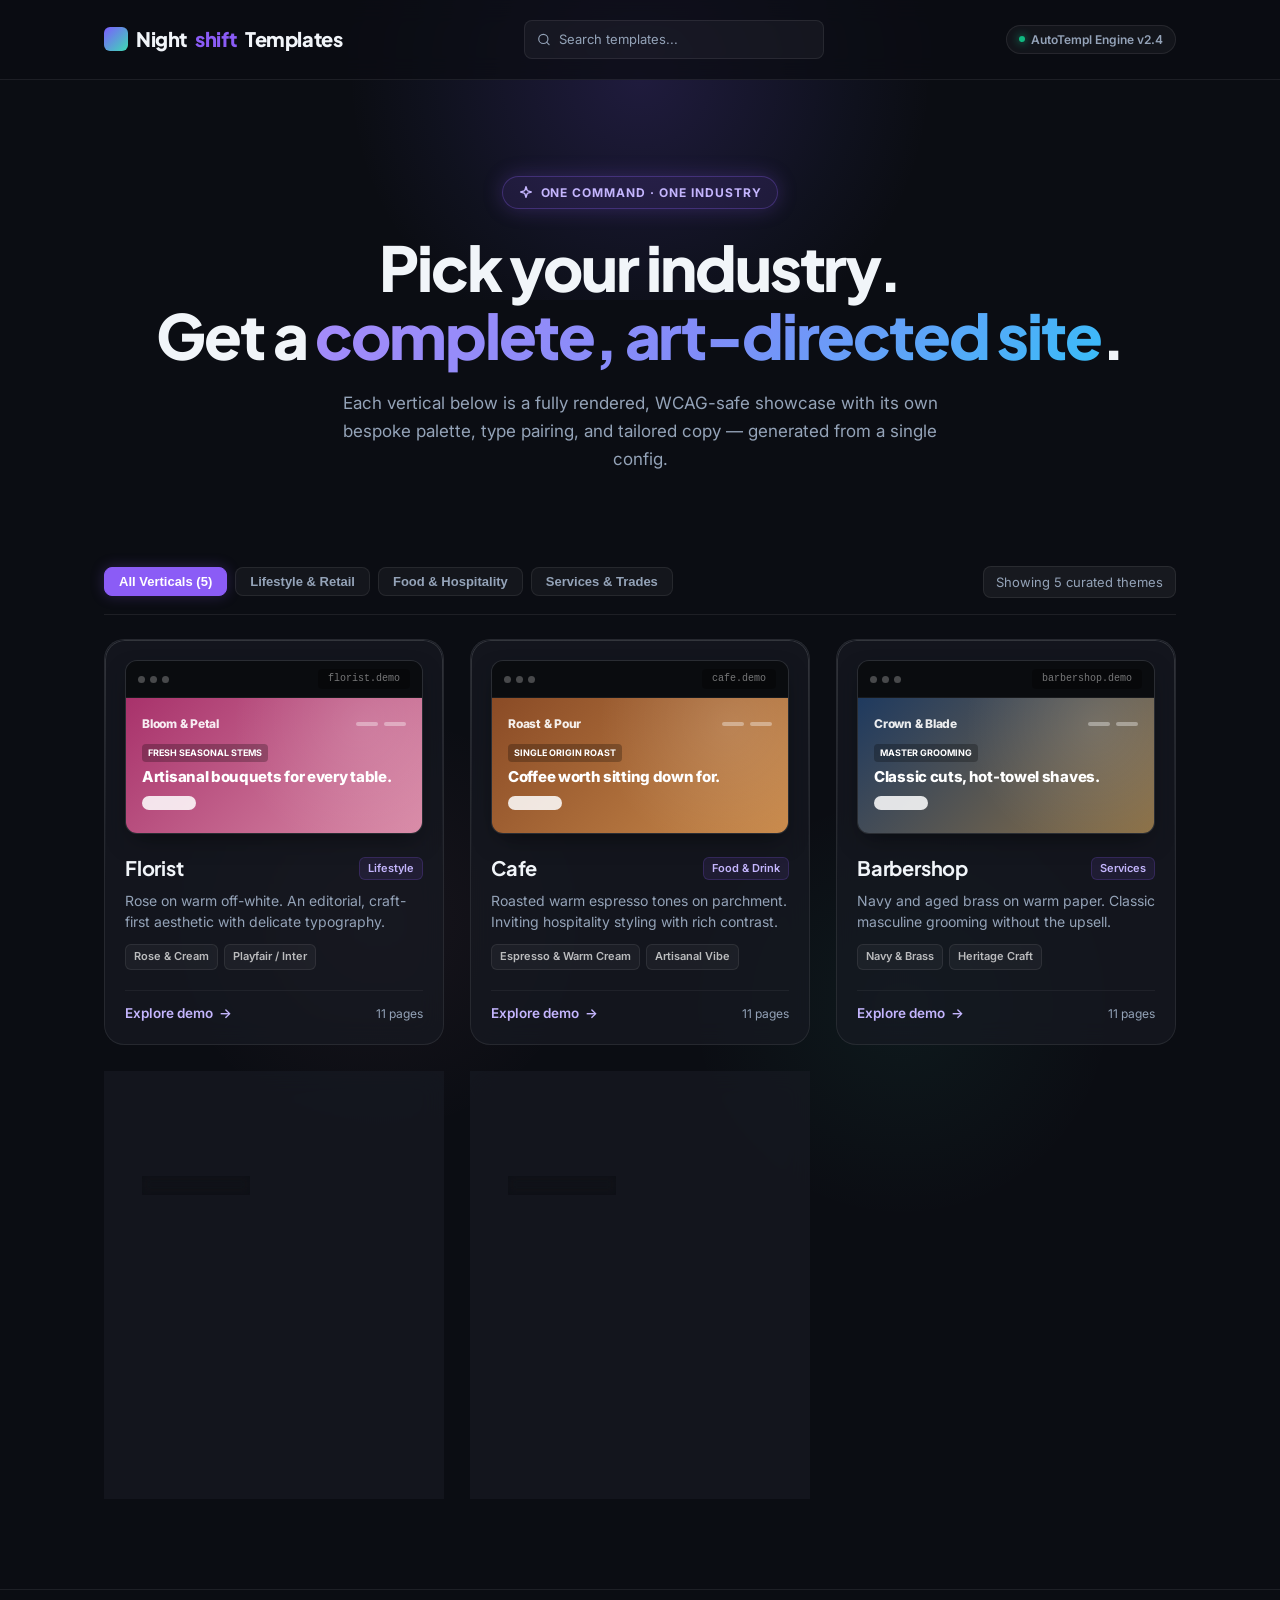
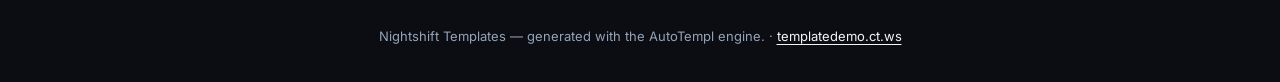
==== index.html @ 0407f41e "Migrate Nightshift Templates from InfinityFree" ====
<!DOCTYPE html>
<html lang="en">
<head>
    <meta charset="UTF-8">
    <meta name="viewport" content="width=device-width, initial-scale=1.0">
    <title>Nightshift Templates — Pick your industry</title>
    <meta name="description" content="Generate a complete, art-directed brand site from one command. Pick your industry and get a themed landing page, palette, and type pairing.">
    <meta property="og:title" content="Nightshift Templates">
    <meta property="og:description" content="Pick your industry. Get a complete, art-directed site.">
    <meta property="og:image" content="https://templatedemo.ct.ws/assets/og-index.png">
    <meta property="og:url" content="https://templatedemo.ct.ws/">
    <link rel="preconnect" href="https://fonts.googleapis.com">
    <link rel="preconnect" href="https://fonts.gstatic.com" crossorigin>
    <link href="https://fonts.googleapis.com/css2?family=Plus+Jakarta+Sans:wght@400;500;600;700;800&family=Inter:wght@400;500;600&display=swap" rel="stylesheet">
    <style>
        :root {
            --bg: #0b0d13;
            --surface: rgba(23, 26, 35, 0.7);
            --surface-hover: rgba(30, 35, 48, 0.9);
            --border: rgba(255, 255, 255, 0.08);
            --border-hover: rgba(124, 92, 255, 0.4);
            --text: #f1f5f9;
            --muted: #94a3b8;
            --accent: #8b5cf6;
            --accent-glow: rgba(139, 92, 246, 0.25);
            --accent-soft: rgba(139, 92, 246, 0.12);
        }

        * { box-sizing: border-box; margin: 0; padding: 0; }
        body {
            font-family: 'Inter', system-ui, sans-serif;
            background: var(--bg);
            color: var(--text);
            line-height: 1.6;
            -webkit-font-smoothing: antialiased;
            position: relative;
            overflow-x: hidden;
            min-height: 100vh;
        }

        /* Ambient atmospheric background glows */
        .bg-glow-1 {
            position: absolute;
            top: -150px;
            left: 50%;
            transform: translateX(-50%);
            width: 700px;
            height: 450px;
            background: radial-gradient(circle, rgba(124, 92, 255, 0.18) 0%, rgba(99, 102, 241, 0.05) 50%, transparent 70%);
            pointer-events: none;
            z-index: 0;
        }
        .bg-glow-2 {
            position: absolute;
            top: 40%;
            left: 10%;
            width: 500px;
            height: 500px;
            background: radial-gradient(circle, rgba(217, 140, 168, 0.06) 0%, transparent 60%);
            pointer-events: none;
            z-index: 0;
        }
        .bg-glow-3 {
            position: absolute;
            top: 45%;
            right: 10%;
            width: 500px;
            height: 500px;
            background: radial-gradient(circle, rgba(61, 219, 180, 0.06) 0%, transparent 60%);
            pointer-events: none;
            z-index: 0;
        }

        a { color: inherit; text-decoration: none; }
        .container { max-width: 1120px; margin: 0 auto; padding: 0 24px; position: relative; z-index: 1; }

        header.nav {
            padding: 20px 0;
            border-bottom: 1px solid var(--border);
            backdrop-filter: blur(12px);
            -webkit-backdrop-filter: blur(12px);
            background: rgba(11, 13, 19, 0.75);
            position: sticky;
            top: 0;
            z-index: 100;
        }
        header.nav .container {
            display: flex;
            align-items: center;
            justify-content: space-between;
            gap: 20px;
        }
        .logo {
            font-family: 'Plus Jakarta Sans', sans-serif;
            font-weight: 800;
            font-size: 20px;
            letter-spacing: -0.02em;
            display: flex;
            align-items: center;
            gap: 8px;
        }
        .logo-badge {
            width: 24px;
            height: 24px;
            border-radius: 6px;
            background: linear-gradient(135deg, #7c5cff, #3ddbb4);
            display: inline-block;
        }
        .logo span { color: var(--accent); }

        .engine-pill {
            font-size: 12px;
            font-weight: 600;
            color: var(--muted);
            background: rgba(255, 255, 255, 0.04);
            border: 1px solid var(--border);
            padding: 4px 12px;
            border-radius: 999px;
            display: inline-flex;
            align-items: center;
            gap: 6px;
        }
        .engine-pill::before {
            content: '';
            width: 6px;
            height: 6px;
            border-radius: 50%;
            background: #10b981;
            display: inline-block;
            box-shadow: 0 0 8px #10b981;
        }

        .search-bar {
            display: flex;
            align-items: center;
            gap: 8px;
            flex: 1;
            max-width: 300px;
            padding: 8px 12px;
            border: 1px solid var(--border);
            border-radius: 8px;
            background: rgba(255, 255, 255, 0.04);
            color: var(--muted);
        }
        .search-bar input {
            width: 100%;
            border: 0;
            outline: 0;
            background: transparent;
            color: var(--text);
            font: inherit;
            font-size: 13px;
        }
        .search-bar input::placeholder { color: var(--muted); }
        .menu-toggle {
            display: none;
            width: 36px;
            height: 36px;
            align-items: center;
            justify-content: center;
            border: 1px solid var(--border);
            border-radius: 8px;
            background: transparent;
            color: var(--text);
            cursor: pointer;
            font-size: 18px;
        }

        .hero {
            padding: 96px 0 56px;
            text-align: center;
        }
        .eyebrow {
            display: inline-flex;
            align-items: center;
            gap: 8px;
            font-size: 12px;
            font-weight: 700;
            letter-spacing: 0.08em;
            text-transform: uppercase;
            color: #c4b5fd;
            background: var(--accent-soft);
            border: 1px solid rgba(139, 92, 246, 0.3);
            padding: 6px 16px;
            border-radius: 999px;
            margin-bottom: 24px;
            box-shadow: 0 0 20px var(--accent-glow);
        }
        h1 {
            font-family: 'Plus Jakarta Sans', sans-serif;
            font-size: clamp(34px, 5.5vw, 62px);
            font-weight: 800;
            line-height: 1.1;
            letter-spacing: -0.035em;
            margin-bottom: 20px;
        }
        h1 em {
            font-style: normal;
            background: linear-gradient(135deg, #a78bfa, #818cf8 50%, #38bdf8);
            background-clip: text;
            -webkit-background-clip: text;
            -webkit-text-fill-color: transparent;
        }
        .lede {
            max-width: 640px;
            margin: 0 auto;
            color: var(--muted);
            font-size: 17px;
            line-height: 1.65;
        }

        @keyframes fadeInDown {
            from { opacity: 0; transform: translateY(-10px); }
            to { opacity: 1; transform: translateY(0); }
        }
        @keyframes slideUpFade {
            from { opacity: 0; transform: translateY(20px); }
            to { opacity: 1; transform: translateY(0); }
        }
        .eyebrow, h1, .lede { animation: fadeInDown 0.6s ease both; }
        h1 { animation-delay: 0.1s; }
        .lede { animation-delay: 0.2s; }

        .grid-header {
            display: flex;
            align-items: center;
            justify-content: space-between;
            margin-top: 36px;
            margin-bottom: 24px;
            padding-bottom: 16px;
            border-bottom: 1px solid var(--border);
            flex-wrap: wrap;
            gap: 16px;
        }
        .filter-group {
            display: flex;
            gap: 8px;
            flex-wrap: wrap;
        }
        .filter-btn {
            background: rgba(255, 255, 255, 0.04);
            border: 1px solid var(--border);
            color: var(--muted);
            padding: 6px 14px;
            border-radius: 8px;
            font-size: 13px;
            font-weight: 600;
            cursor: pointer;
            transition: all 0.2s ease;
        }
        .filter-btn:hover {
            color: #fff;
            border-color: rgba(255, 255, 255, 0.2);
            background: rgba(255, 255, 255, 0.08);
        }
        .filter-btn.active {
            color: #fff;
            background: var(--accent);
            border-color: var(--accent);
            box-shadow: 0 0 14px var(--accent-glow);
        }
        .grid-count {
            font-size: 13px;
            color: var(--muted);
            background: rgba(255, 255, 255, 0.05);
            padding: 5px 12px;
            border-radius: 8px;
            border: 1px solid var(--border);
        }

        .grid {
            display: grid;
            grid-template-columns: repeat(auto-fit, minmax(320px, 1fr));
            gap: 26px;
            padding-bottom: 90px;
        }
        .card {
            opacity: 0;
            background: var(--surface);
            border: 1px solid var(--border);
            border-radius: 20px;
            padding: 20px;
            backdrop-filter: blur(12px);
            -webkit-backdrop-filter: blur(12px);
            transition: all 0.3s cubic-bezier(0.16, 1, 0.3, 1);
            display: flex;
            flex-direction: column;
            position: relative;
            overflow: hidden;
            animation: slideUpFade 0.6s cubic-bezier(0.16, 1, 0.3, 1) forwards;
        }
        .card:nth-child(1) { animation-delay: 0.3s; }
        .card:nth-child(2) { animation-delay: 0.4s; }
        .card:nth-child(3) { animation-delay: 0.5s; }
        .card:nth-child(4) { animation-delay: 0.6s; }
        .card:nth-child(5) { animation-delay: 0.7s; }
        .card.is-hidden { display: none; }

        @media (prefers-reduced-motion: reduce) {
            .eyebrow, h1, .lede, .card { animation: none; opacity: 1; }
        }
        .card::after {
            content: '';
            position: absolute;
            inset: 0;
            border-radius: 20px;
            padding: 1px;
            background: linear-gradient(180deg, rgba(255, 255, 255, 0.14), transparent 60%);
            mask: linear-gradient(#fff 0 0) content-box, linear-gradient(#fff 0 0);
            -webkit-mask: linear-gradient(#fff 0 0) content-box, linear-gradient(#fff 0 0);
            -webkit-mask-composite: xor;
            mask-composite: exclude;
            pointer-events: none;
        }
        .card:hover {
            transform: translateY(-6px);
            border-color: var(--border-hover);
            background: var(--surface-hover);
            box-shadow: 0 20px 40px -15px rgba(0, 0, 0, 0.7), 0 0 30px -8px var(--card-glow, var(--accent-glow));
        }

        /* Interactive Browser Window Mockup */
        .card .mockup-window {
            background: #12151c;
            border-radius: 12px;
            border: 1px solid rgba(255, 255, 255, 0.1);
            overflow: hidden;
            margin-bottom: 18px;
            box-shadow: 0 10px 24px -8px rgba(0,0,0,0.5);
            transition: transform 0.3s ease;
        }
        .card:hover .mockup-window {
            transform: scale(1.01);
        }
        .mockup-bar {
            background: rgba(0, 0, 0, 0.45);
            padding: 8px 12px;
            display: flex;
            align-items: center;
            justify-content: space-between;
            border-bottom: 1px solid rgba(255, 255, 255, 0.06);
        }
        .mockup-dots {
            display: flex;
            gap: 5px;
        }
        .mockup-dot {
            width: 7px;
            height: 7px;
            border-radius: 50%;
            background: rgba(255, 255, 255, 0.25);
        }
        .mockup-address {
            font-size: 10px;
            color: rgba(255, 255, 255, 0.45);
            font-family: monospace;
            background: rgba(0, 0, 0, 0.3);
            padding: 2px 10px;
            border-radius: 4px;
        }
        .mockup-screen {
            height: 135px;
            padding: 16px;
            position: relative;
            display: flex;
            flex-direction: column;
            justify-content: space-between;
            overflow: hidden;
        }
        .mockup-screen::before {
            content: '';
            position: absolute;
            inset: 0;
            background: radial-gradient(circle at 80% 20%, rgba(255,255,255,0.12), transparent 50%);
            pointer-events: none;
        }
        .mockup-nav-ghost {
            display: flex;
            justify-content: space-between;
            align-items: center;
            opacity: 0.9;
        }
        .mockup-brand {
            font-size: 12px;
            font-weight: 800;
            letter-spacing: -0.02em;
        }
        .mockup-links {
            display: flex;
            gap: 6px;
        }
        .mockup-link-item {
            width: 22px;
            height: 4px;
            border-radius: 2px;
            background: currentColor;
            opacity: 0.4;
        }
        .mockup-hero-ghost {
            margin-top: auto;
        }
        .mockup-badge {
            display: inline-block;
            font-size: 9px;
            font-weight: 700;
            text-transform: uppercase;
            padding: 2px 6px;
            border-radius: 4px;
            margin-bottom: 6px;
            background: rgba(0, 0, 0, 0.25);
            backdrop-filter: blur(4px);
        }
        .mockup-h1 {
            font-size: 15px;
            font-weight: 800;
            line-height: 1.15;
            margin-bottom: 6px;
            letter-spacing: -0.02em;
        }
        .mockup-btn-ghost {
            display: inline-block;
            width: 54px;
            height: 14px;
            border-radius: 20px;
            background: currentColor;
            opacity: 0.85;
        }

        .card-content {
            display: flex;
            flex-direction: column;
            flex-grow: 1;
        }
        .card-header-row {
            display: flex;
            align-items: center;
            justify-content: space-between;
            margin-bottom: 6px;
        }
        .card h3 {
            font-family: 'Plus Jakarta Sans', sans-serif;
            font-size: 20px;
            font-weight: 700;
            letter-spacing: -0.01em;
        }
        .category-badge {
            font-size: 11px;
            font-weight: 600;
            color: #c4b5fd;
            background: rgba(139, 92, 246, 0.1);
            border: 1px solid rgba(139, 92, 246, 0.2);
            padding: 2px 8px;
            border-radius: 6px;
        }
        .card p {
            color: var(--muted);
            font-size: 14px;
            line-height: 1.5;
            flex-grow: 1;
        }
        .card-swatch-pills {
            display: flex;
            gap: 6px;
            margin: 12px 0 6px;
        }
        .card-swatch-pill {
            font-size: 11px;
            font-weight: 600;
            color: rgba(255, 255, 255, 0.7);
            background: rgba(255, 255, 255, 0.04);
            border: 1px solid rgba(255, 255, 255, 0.08);
            padding: 3px 8px;
            border-radius: 6px;
        }

        .card .go-wrapper {
            margin-top: 14px;
            padding-top: 12px;
            border-top: 1px solid rgba(255, 255, 255, 0.05);
            display: flex;
            align-items: center;
            justify-content: space-between;
        }
        .card .go {
            color: #c4b5fd;
            font-weight: 600;
            font-size: 13.5px;
            display: inline-flex;
            align-items: center;
            gap: 6px;
            transition: gap 0.2s ease, color 0.2s ease;
        }
        .card:hover .go {
            color: #fff;
            gap: 9px;
        }
        .card .template-count {
            font-size: 12px;
            color: var(--muted);
        }

        footer {
            border-top: 1px solid var(--border);
            padding: 36px 0;
            color: var(--muted);
            font-size: 13px;
            text-align: center;
            background: rgba(11, 13, 19, 0.85);
        }
        footer a {
            color: var(--text);
            text-decoration: underline;
            text-underline-offset: 3px;
        }

        @media (max-width: 768px) {
            header.nav .container { flex-wrap: wrap; }
            .engine-pill { display: none; }
            .menu-toggle { display: inline-flex; }
            .search-bar { order: 3; flex-basis: 100%; max-width: none; }
            .filter-group {
                display: none;
                width: 100%;
            }
            .filter-group.is-open { display: flex; }
            .grid-header { align-items: stretch; }
            .grid-count { align-self: flex-start; }
            .grid { grid-template-columns: 1fr; }
        }
    </style>
</head>
<body>
    <div class="bg-glow-1"></div>
    <div class="bg-glow-2"></div>
    <div class="bg-glow-3"></div>

    <header class="nav">
        <div class="container">
            <div class="logo">
                <span class="logo-badge"></span>
                Night<span>shift</span> Templates
            </div>
            <label class="search-bar">
                <svg width="15" height="15" viewBox="0 0 24 24" fill="none" stroke="currentColor" stroke-width="2" stroke-linecap="round" stroke-linejoin="round" aria-hidden="true"><circle cx="11" cy="11" r="8"></circle><path d="m21 21-4.3-4.3"></path></svg>
                <input id="search-input" type="search" placeholder="Search templates..." aria-label="Search templates">
            </label>
            <button class="menu-toggle" type="button" aria-label="Toggle filters" aria-expanded="false">☰</button>
            <div class="engine-pill">AutoTempl Engine v2.4</div>
        </div>
    </header>

    <main>
        <section class="hero">
            <div class="container">
                <span class="eyebrow">
                    <svg width="14" height="14" viewBox="0 0 24 24" fill="none" stroke="currentColor" stroke-width="2.5" stroke-linecap="round" stroke-linejoin="round"><path d="m12 3-1.9 5.8a2 2 0 0 1-1.3 1.3L3 12l5.8 1.9a2 2 0 0 1 1.3 1.3L12 21l1.9-5.8a2 2 0 0 1 1.3-1.3L21 12l-5.8-1.9a2 2 0 0 1-1.3-1.3Z"/></svg>
                    One command · One industry
                </span>
                <h1>Pick your industry.<br>Get a <em>complete, art-directed site</em>.</h1>
                <p class="lede">Each vertical below is a fully rendered, WCAG-safe showcase with its own bespoke palette, type pairing, and tailored copy — generated from a single config.</p>
            </div>
        </section>

        <section class="container">
            <div class="grid-header">
                <div class="filter-group" id="filter-group">
                    <button class="filter-btn active" data-filter="all">All Verticals (5)</button>
                    <button class="filter-btn" data-filter="lifestyle">Lifestyle & Retail</button>
                    <button class="filter-btn" data-filter="food">Food & Hospitality</button>
                    <button class="filter-btn" data-filter="services">Services & Trades</button>
                </div>
                <span class="grid-count" id="count-display">Showing 5 curated themes</span>
            </div>

            <div class="grid">
                <!-- Florist -->
                <a class="card" href="florist/index.html" data-category="lifestyle" style="--card-glow: rgba(168, 50, 107, 0.35);">
                    <div class="mockup-window">
                        <div class="mockup-bar">
                            <div class="mockup-dots">
                                <span class="mockup-dot"></span><span class="mockup-dot"></span><span class="mockup-dot"></span>
                            </div>
                            <span class="mockup-address">florist.demo</span>
                        </div>
                        <div class="mockup-screen" style="background: linear-gradient(135deg, #a8326b 0%, #d98ca8 100%); color: #ffffff;">
                            <div class="mockup-nav-ghost">
                                <span class="mockup-brand">Bloom & Petal</span>
                                <div class="mockup-links"><span class="mockup-link-item"></span><span class="mockup-link-item"></span></div>
                            </div>
                            <div class="mockup-hero-ghost">
                                <span class="mockup-badge">Fresh Seasonal Stems</span>
                                <div class="mockup-h1">Artisanal bouquets for every table.</div>
                                <span class="mockup-btn-ghost"></span>
                            </div>
                        </div>
                    </div>
                    <div class="card-content">
                        <div class="card-header-row">
                            <h3>Florist</h3>
                            <span class="category-badge">Lifestyle</span>
                        </div>
                        <p>Rose on warm off-white. An editorial, craft-first aesthetic with delicate typography.</p>
                        <div class="card-swatch-pills">
                            <span class="card-swatch-pill">Rose & Cream</span>
                            <span class="card-swatch-pill">Playfair / Inter</span>
                        </div>
                        <div class="go-wrapper">
                            <span class="go">Explore demo <span>→</span></span>
                            <span class="template-count">11 pages</span>
                        </div>
                    </div>
                </a>

                <!-- Cafe -->
                <a class="card" href="cafe/index.html" data-category="food" style="--card-glow: rgba(138, 75, 38, 0.4);">
                    <div class="mockup-window">
                        <div class="mockup-bar">
                            <div class="mockup-dots">
                                <span class="mockup-dot"></span><span class="mockup-dot"></span><span class="mockup-dot"></span>
                            </div>
                            <span class="mockup-address">cafe.demo</span>
                        </div>
                        <div class="mockup-screen" style="background: linear-gradient(135deg, #8a4b26 0%, #c98a4b 100%); color: #ffffff;">
                            <div class="mockup-nav-ghost">
                                <span class="mockup-brand">Roast & Pour</span>
                                <div class="mockup-links"><span class="mockup-link-item"></span><span class="mockup-link-item"></span></div>
                            </div>
                            <div class="mockup-hero-ghost">
                                <span class="mockup-badge">Single Origin Roast</span>
                                <div class="mockup-h1">Coffee worth sitting down for.</div>
                                <span class="mockup-btn-ghost"></span>
                            </div>
                        </div>
                    </div>
                    <div class="card-content">
                        <div class="card-header-row">
                            <h3>Cafe</h3>
                            <span class="category-badge">Food & Drink</span>
                        </div>
                        <p>Roasted warm espresso tones on parchment. Inviting hospitality styling with rich contrast.</p>
                        <div class="card-swatch-pills">
                            <span class="card-swatch-pill">Espresso & Warm Cream</span>
                            <span class="card-swatch-pill">Artisanal Vibe</span>
                        </div>
                        <div class="go-wrapper">
                            <span class="go">Explore demo <span>→</span></span>
                            <span class="template-count">11 pages</span>
                        </div>
                    </div>
                </a>

                <!-- Barbershop -->
                <a class="card" href="barber/index.html" data-category="services" style="--card-glow: rgba(31, 58, 95, 0.45);">
                    <div class="mockup-window">
                        <div class="mockup-bar">
                            <div class="mockup-dots">
                                <span class="mockup-dot"></span><span class="mockup-dot"></span><span class="mockup-dot"></span>
                            </div>
                            <span class="mockup-address">barbershop.demo</span>
                        </div>
                        <div class="mockup-screen" style="background: linear-gradient(135deg, #1f3a5f 0%, #8d7146 100%); color: #ffffff;">
                            <div class="mockup-nav-ghost">
                                <span class="mockup-brand">Crown & Blade</span>
                                <div class="mockup-links"><span class="mockup-link-item"></span><span class="mockup-link-item"></span></div>
                            </div>
                            <div class="mockup-hero-ghost">
                                <span class="mockup-badge">Master Grooming</span>
                                <div class="mockup-h1">Classic cuts, hot-towel shaves.</div>
                                <span class="mockup-btn-ghost"></span>
                            </div>
                        </div>
                    </div>
                    <div class="card-content">
                        <div class="card-header-row">
                            <h3>Barbershop</h3>
                            <span class="category-badge">Services</span>
                        </div>
                        <p>Navy and aged brass on warm paper. Classic masculine grooming without the upsell.</p>
                        <div class="card-swatch-pills">
                            <span class="card-swatch-pill">Navy & Brass</span>
                            <span class="card-swatch-pill">Heritage Craft</span>
                        </div>
                        <div class="go-wrapper">
                            <span class="go">Explore demo <span>→</span></span>
                            <span class="template-count">11 pages</span>
                        </div>
                    </div>
                </a>

                <!-- Fitness -->
                <a class="card" href="fitness/index.html" data-category="lifestyle" style="--card-glow: rgba(61, 219, 180, 0.35);">
                    <div class="mockup-window">
                        <div class="mockup-bar">
                            <div class="mockup-dots">
                                <span class="mockup-dot"></span><span class="mockup-dot"></span><span class="mockup-dot"></span>
                            </div>
                            <span class="mockup-address">fitness.demo</span>
                        </div>
                        <div class="mockup-screen" style="background: linear-gradient(135deg, #0f1613 0%, #1f4236 40%, #3ddbb4 100%); color: #ffffff;">
                            <div class="mockup-nav-ghost">
                                <span class="mockup-brand">Pulse Athletic</span>
                                <div class="mockup-links"><span class="mockup-link-item"></span><span class="mockup-link-item"></span></div>
                            </div>
                            <div class="mockup-hero-ghost">
                                <span class="mockup-badge">Performance Club</span>
                                <div class="mockup-h1">Coached, not supervised.</div>
                                <span class="mockup-btn-ghost"></span>
                            </div>
                        </div>
                    </div>
                    <div class="card-content">
                        <div class="card-header-row">
                            <h3>Fitness</h3>
                            <span class="category-badge">Lifestyle</span>
                        </div>
                        <p>Electric teal on obsidian dark mode. High-intensity athletic modernism engineered to motivate.</p>
                        <div class="card-swatch-pills">
                            <span class="card-swatch-pill">Teal & Obsidian</span>
                            <span class="card-swatch-pill">High Energy</span>
                        </div>
                        <div class="go-wrapper">
                            <span class="go">Explore demo <span>→</span></span>
                            <span class="template-count">11 pages</span>
                        </div>
                    </div>
                </a>

                <!-- Trades -->
                <a class="card" href="trades/index.html" data-category="services" style="--card-glow: rgba(245, 158, 11, 0.35);">
                    <div class="mockup-window">
                        <div class="mockup-bar">
                            <div class="mockup-dots">
                                <span class="mockup-dot"></span><span class="mockup-dot"></span><span class="mockup-dot"></span>
                            </div>
                            <span class="mockup-address">trades.demo</span>
                        </div>
                        <div class="mockup-screen" style="background: linear-gradient(135deg, #14448f 0%, #f59e0b 100%); color: #ffffff;">
                            <div class="mockup-nav-ghost">
                                <span class="mockup-brand">Apex Trades</span>
                                <div class="mockup-links"><span class="mockup-link-item"></span><span class="mockup-link-item"></span></div>
                            </div>
                            <div class="mockup-hero-ghost">
                                <span class="mockup-badge">Licensed & Insured</span>
                                <div class="mockup-h1">Quoted up front. Guaranteed.</div>
                                <span class="mockup-btn-ghost"></span>
                            </div>
                        </div>
                    </div>
                    <div class="card-content">
                        <div class="card-header-row">
                            <h3>Trades & Services</h3>
                            <span class="category-badge">Services</span>
                        </div>
                        <p>Workhorse blue and safety amber. Built for high customer trust and prompt quote generation.</p>
                        <div class="card-swatch-pills">
                            <span class="card-swatch-pill">Electric Blue & Amber</span>
                            <span class="card-swatch-pill">Trust & Safety</span>
                        </div>
                        <div class="go-wrapper">
                            <span class="go">Explore demo <span>→</span></span>
                            <span class="template-count">11 pages</span>
                        </div>
                    </div>
                </a>
            </div>
        </section>
    </main>

    <footer>
        <div class="container">
            Nightshift Templates — generated with the AutoTempl engine. · <a href="https://templatedemo.ct.ws/">templatedemo.ct.ws</a>
        </div>
    </footer>

    <script>
        const filterBtns = document.querySelectorAll('.filter-btn');
        const cards = document.querySelectorAll('.card');
        const countDisplay = document.getElementById('count-display');
        const searchInput = document.getElementById('search-input');
        const filterGroup = document.getElementById('filter-group');
        const menuToggle = document.querySelector('.menu-toggle');
        let activeFilter = 'all';

        function updateCards() {
            const query = searchInput.value.trim().toLowerCase();
            let count = 0;

            cards.forEach(card => {
                const matchesCategory = activeFilter === 'all' || card.dataset.category === activeFilter;
                const matchesSearch = !query || card.textContent.toLowerCase().includes(query);
                const isVisible = matchesCategory && matchesSearch;
                card.classList.toggle('is-hidden', !isVisible);
                if (isVisible) count++;
            });

            countDisplay.textContent = `Showing ${count} ${count === 1 ? 'theme' : 'curated themes'}`;
        }

        filterBtns.forEach(btn => {
            btn.addEventListener('click', () => {
                filterBtns.forEach(b => b.classList.remove('active'));
                btn.classList.add('active');
                activeFilter = btn.dataset.filter;
                updateCards();
                filterGroup.classList.remove('is-open');
                menuToggle.setAttribute('aria-expanded', 'false');
            });
        });

        searchInput.addEventListener('input', updateCards);
        menuToggle.addEventListener('click', () => {
            const isOpen = filterGroup.classList.toggle('is-open');
            menuToggle.setAttribute('aria-expanded', String(isOpen));
        });
    </script>
</body>
</html>
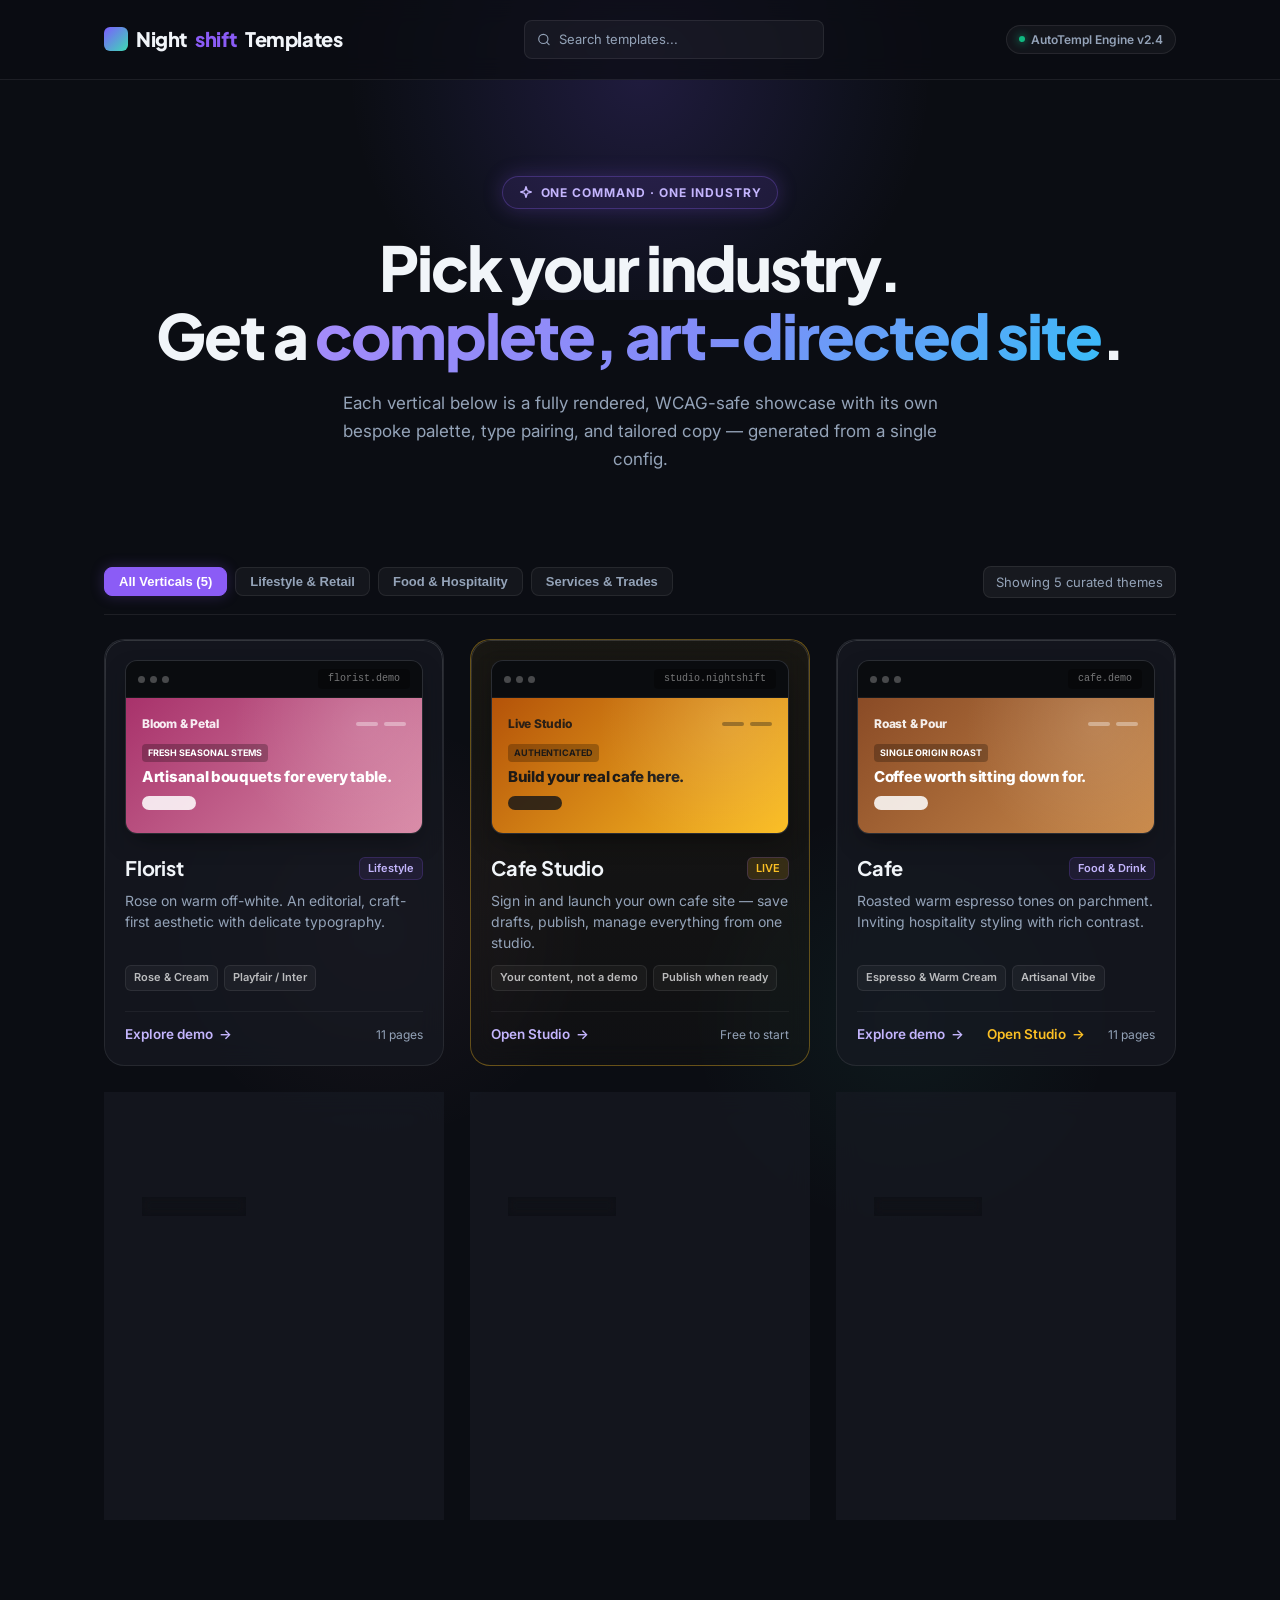
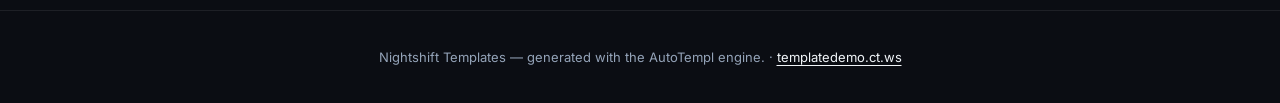
==== commit 11471d2f: "feat: navigation between templates, demo pages and studio - Root landing: add a prominent 'Cafe Stud" ====
--- a/index.html
+++ b/index.html
@@ -494,6 +494,14 @@
             color: #fff;
             gap: 9px;
         }
+        .card.studio-card {
+            border: 1px solid rgba(251, 191, 36, 0.35);
+            background: linear-gradient(180deg, rgba(251, 191, 36, 0.06), rgba(251, 191, 36, 0.02));
+        }
+        .card.studio-card:hover {
+            border-color: rgba(251, 191, 36, 0.6);
+            box-shadow: 0 0 24px rgba(251, 191, 36, 0.15);
+        }
         .card .template-count {
             font-size: 12px;
             color: var(--muted);
@@ -612,12 +620,51 @@
                 </a>
 
                 <!-- Cafe -->
-                <a class="card" href="cafe/index.html" data-category="food" style="--card-glow: rgba(138, 75, 38, 0.4);">
+                <!-- Cafe Studio CTA -->
+                <a class="card studio-card" href="/cafe/studio.html" data-category="food" style="--card-glow: rgba(138, 75, 38, 0.4);">
                     <div class="mockup-window">
                         <div class="mockup-bar">
                             <div class="mockup-dots">
                                 <span class="mockup-dot"></span><span class="mockup-dot"></span><span class="mockup-dot"></span>
                             </div>
+                            <span class="mockup-address">studio.nightshift</span>
+                        </div>
+                        <div class="mockup-screen" style="background: linear-gradient(135deg, #b45309 0%, #fbbf24 100%); color: #1c1917;">
+                            <div class="mockup-nav-ghost">
+                                <span class="mockup-brand">Live Studio</span>
+                                <div class="mockup-links"><span class="mockup-link-item"></span><span class="mockup-link-item"></span></div>
+                            </div>
+                            <div class="mockup-hero-ghost">
+                                <span class="mockup-badge">Authenticated</span>
+                                <div class="mockup-h1">Build your real cafe here.</div>
+                                <span class="mockup-btn-ghost"></span>
+                            </div>
+                        </div>
+                    </div>
+                    <div class="card-content">
+                        <div class="card-header-row">
+                            <h3>Cafe Studio</h3>
+                            <span class="category-badge" style="background:rgba(251,191,36,.15);color:#fbbf24">LIVE</span>
+                        </div>
+                        <p>Sign in and launch your own cafe site — save drafts, publish, manage everything from one studio.</p>
+                        <div class="card-swatch-pills">
+                            <span class="card-swatch-pill">Your content, not a demo</span>
+                            <span class="card-swatch-pill">Publish when ready</span>
+                        </div>
+                        <div class="go-wrapper">
+                            <span class="go">Open Studio <span>→</span></span>
+                            <span class="template-count">Free to start</span>
+                        </div>
+                    </div>
+                </a>
+
+                <!-- Cafe demo -->
+                <div class="card" data-category="food" style="--card-glow: rgba(138, 75, 38, 0.4);">
+                    <div class="mockup-window">
+                        <div class="mockup-bar">
+                            <div class="mockup-dots">
+                                <span class="mockup-dot"></span><span class="mockup-dot"></span><span class="mockup-dot"></span>
+                            </div>
                             <span class="mockup-address">cafe.demo</span>
                         </div>
                         <div class="mockup-screen" style="background: linear-gradient(135deg, #8a4b26 0%, #c98a4b 100%); color: #ffffff;">
@@ -643,11 +690,12 @@
                             <span class="card-swatch-pill">Artisanal Vibe</span>
                         </div>
                         <div class="go-wrapper">
-                            <span class="go">Explore demo <span>→</span></span>
+                            <a class="go" href="cafe/index.html">Explore demo <span>→</span></a>
+                            <a class="go" href="/cafe/studio.html" style="color:#fbbf24">Open Studio <span>→</span></a>
                             <span class="template-count">11 pages</span>
                         </div>
                     </div>
-                </a>
+                </div>
 
                 <!-- Barbershop -->
                 <a class="card" href="barber/index.html" data-category="services" style="--card-glow: rgba(31, 58, 95, 0.45);">
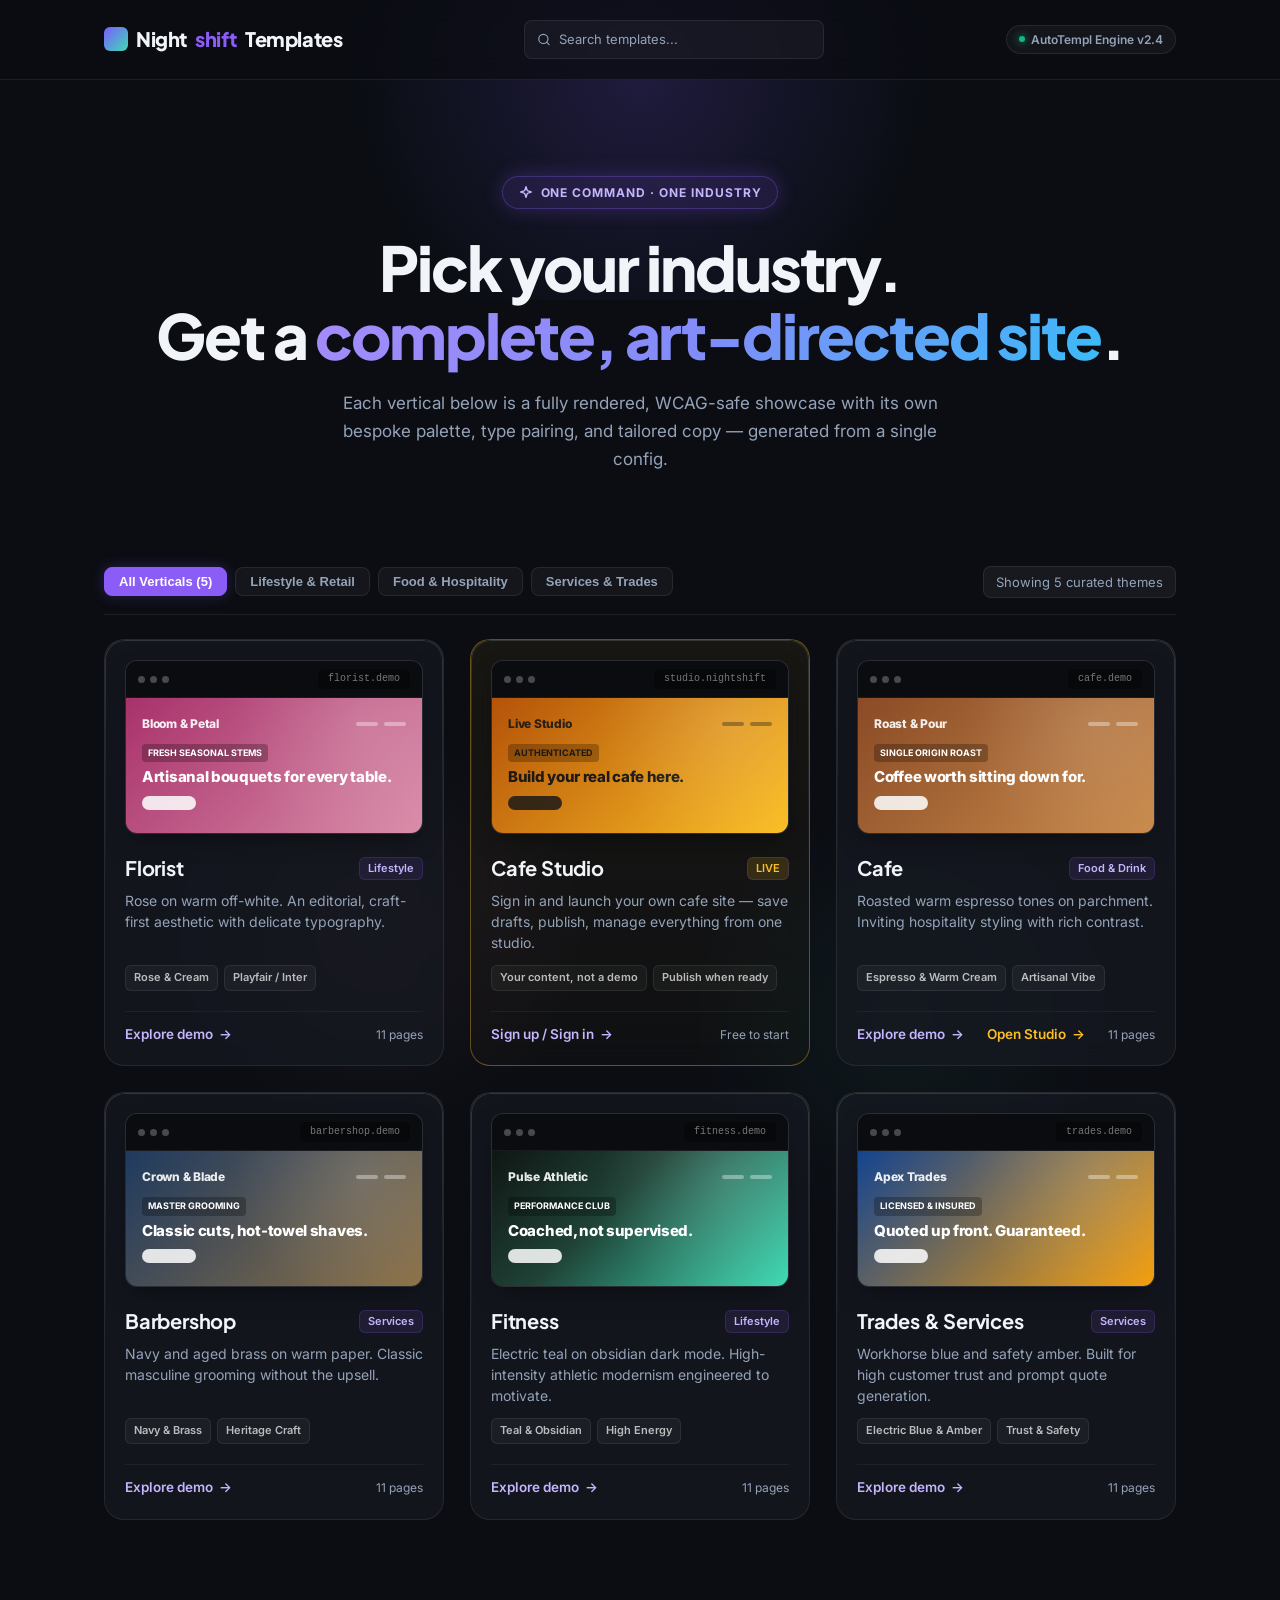
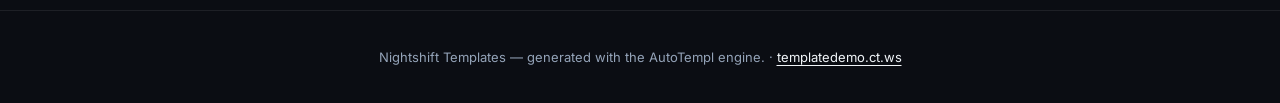
==== commit 90e65ea0: "feat(portal): expose signup entry point" ====
--- a/index.html
+++ b/index.html
@@ -621,7 +621,7 @@
 
                 <!-- Cafe -->
                 <!-- Cafe Studio CTA -->
-                <a class="card studio-card" href="/cafe/studio.html" data-category="food" style="--card-glow: rgba(138, 75, 38, 0.4);">
+                <a class="card studio-card" href="/cafe/studio.html#auth" data-category="food" style="--card-glow: rgba(138, 75, 38, 0.4);">
                     <div class="mockup-window">
                         <div class="mockup-bar">
                             <div class="mockup-dots">
@@ -652,7 +652,7 @@
                             <span class="card-swatch-pill">Publish when ready</span>
                         </div>
                         <div class="go-wrapper">
-                            <span class="go">Open Studio <span>→</span></span>
+                            <span class="go">Sign up / Sign in <span>→</span></span>
                             <span class="template-count">Free to start</span>
                         </div>
                     </div>
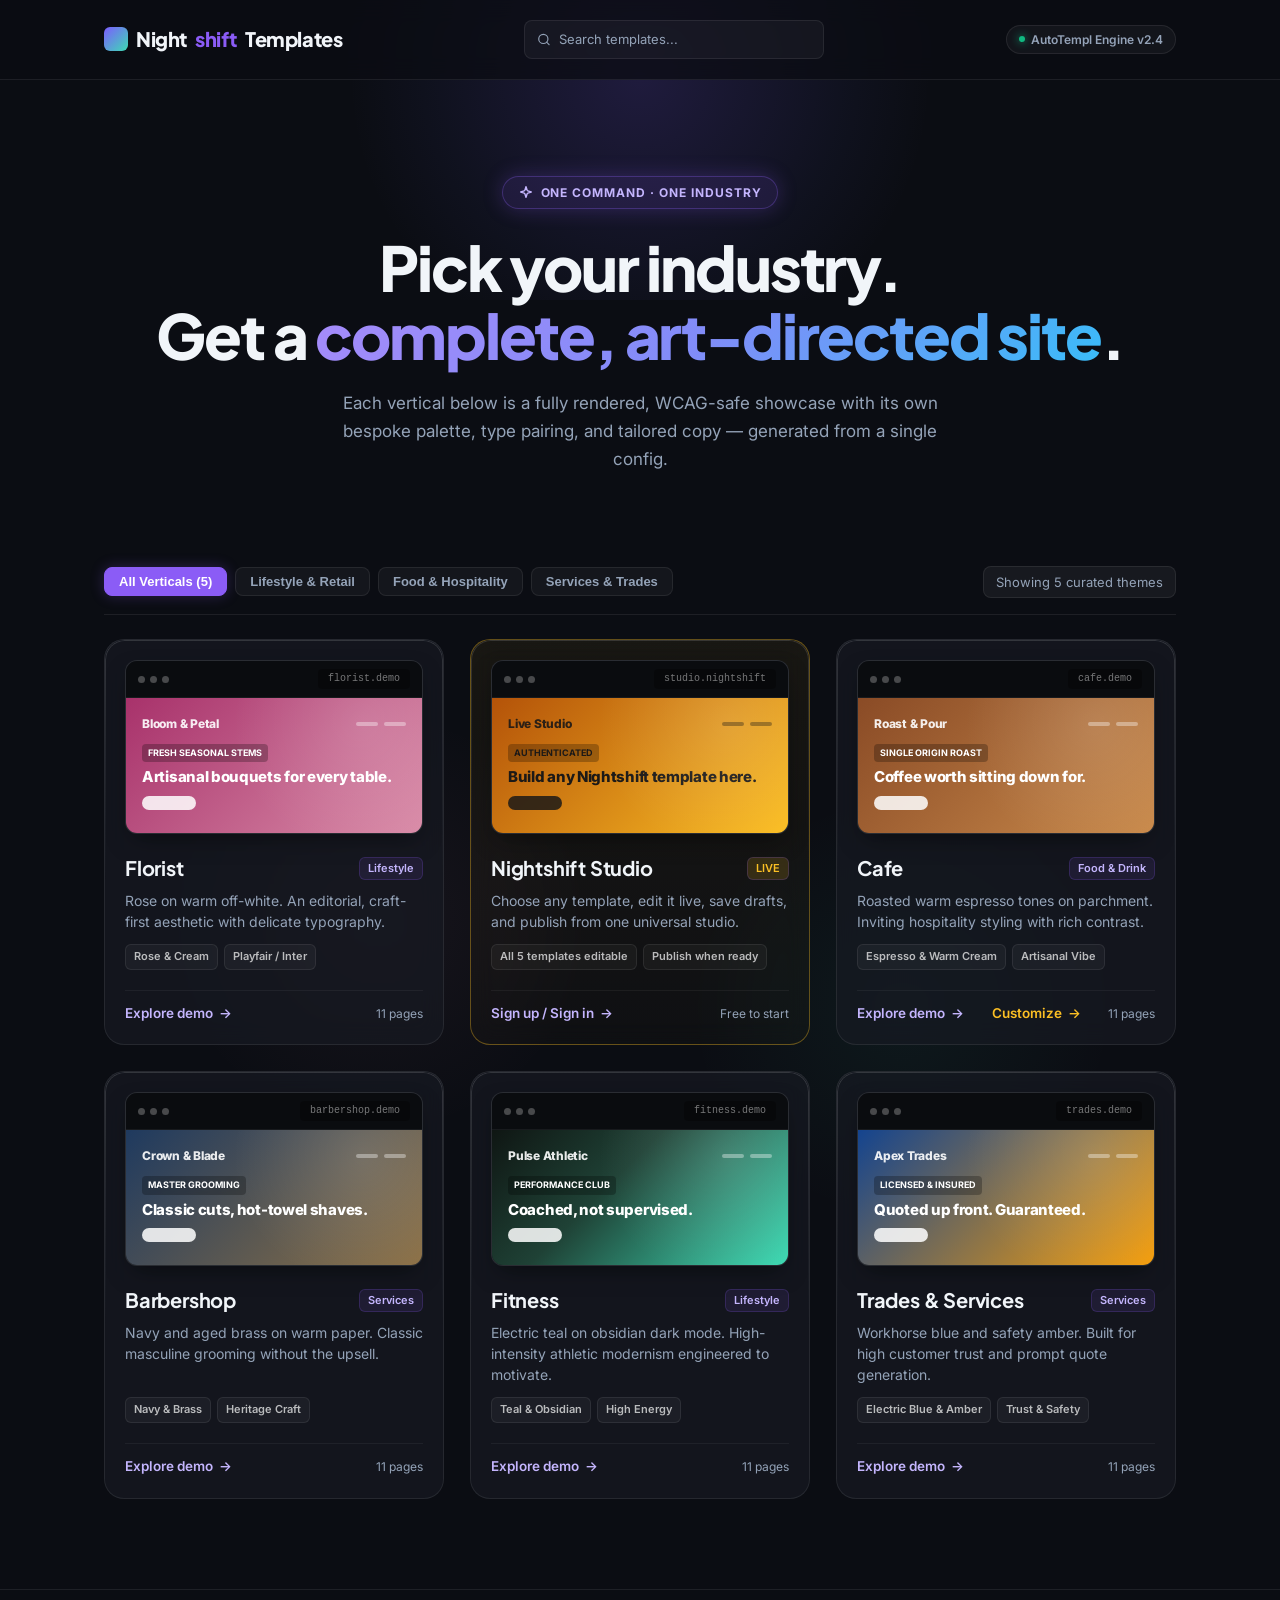
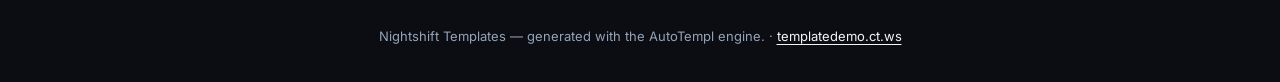
==== commit 16b8a18d: "fix: wire universal Studio entry points" ====
--- a/index.html
+++ b/index.html
@@ -621,7 +621,7 @@
 
                 <!-- Cafe -->
                 <!-- Cafe Studio CTA -->
-                <a class="card studio-card" href="/cafe/studio.html#auth" data-category="food" style="--card-glow: rgba(138, 75, 38, 0.4);">
+                <a class="card studio-card" href="/studio/" data-category="food" style="--card-glow: rgba(138, 75, 38, 0.4);">
                     <div class="mockup-window">
                         <div class="mockup-bar">
                             <div class="mockup-dots">
@@ -636,19 +636,19 @@
                             </div>
                             <div class="mockup-hero-ghost">
                                 <span class="mockup-badge">Authenticated</span>
-                                <div class="mockup-h1">Build your real cafe here.</div>
+                                <div class="mockup-h1">Build any Nightshift template here.</div>
                                 <span class="mockup-btn-ghost"></span>
                             </div>
                         </div>
                     </div>
                     <div class="card-content">
                         <div class="card-header-row">
-                            <h3>Cafe Studio</h3>
+                            <h3>Nightshift Studio</h3>
                             <span class="category-badge" style="background:rgba(251,191,36,.15);color:#fbbf24">LIVE</span>
                         </div>
-                        <p>Sign in and launch your own cafe site — save drafts, publish, manage everything from one studio.</p>
+                        <p>Choose any template, edit it live, save drafts, and publish from one universal studio.</p>
                         <div class="card-swatch-pills">
-                            <span class="card-swatch-pill">Your content, not a demo</span>
+                            <span class="card-swatch-pill">All 5 templates editable</span>
                             <span class="card-swatch-pill">Publish when ready</span>
                         </div>
                         <div class="go-wrapper">
@@ -691,7 +691,7 @@
                         </div>
                         <div class="go-wrapper">
                             <a class="go" href="cafe/index.html">Explore demo <span>→</span></a>
-                            <a class="go" href="/cafe/studio.html" style="color:#fbbf24">Open Studio <span>→</span></a>
+                            <a class="go" href="/studio/?template=cafe" style="color:#fbbf24">Customize <span>→</span></a>
                             <span class="template-count">11 pages</span>
                         </div>
                     </div>
